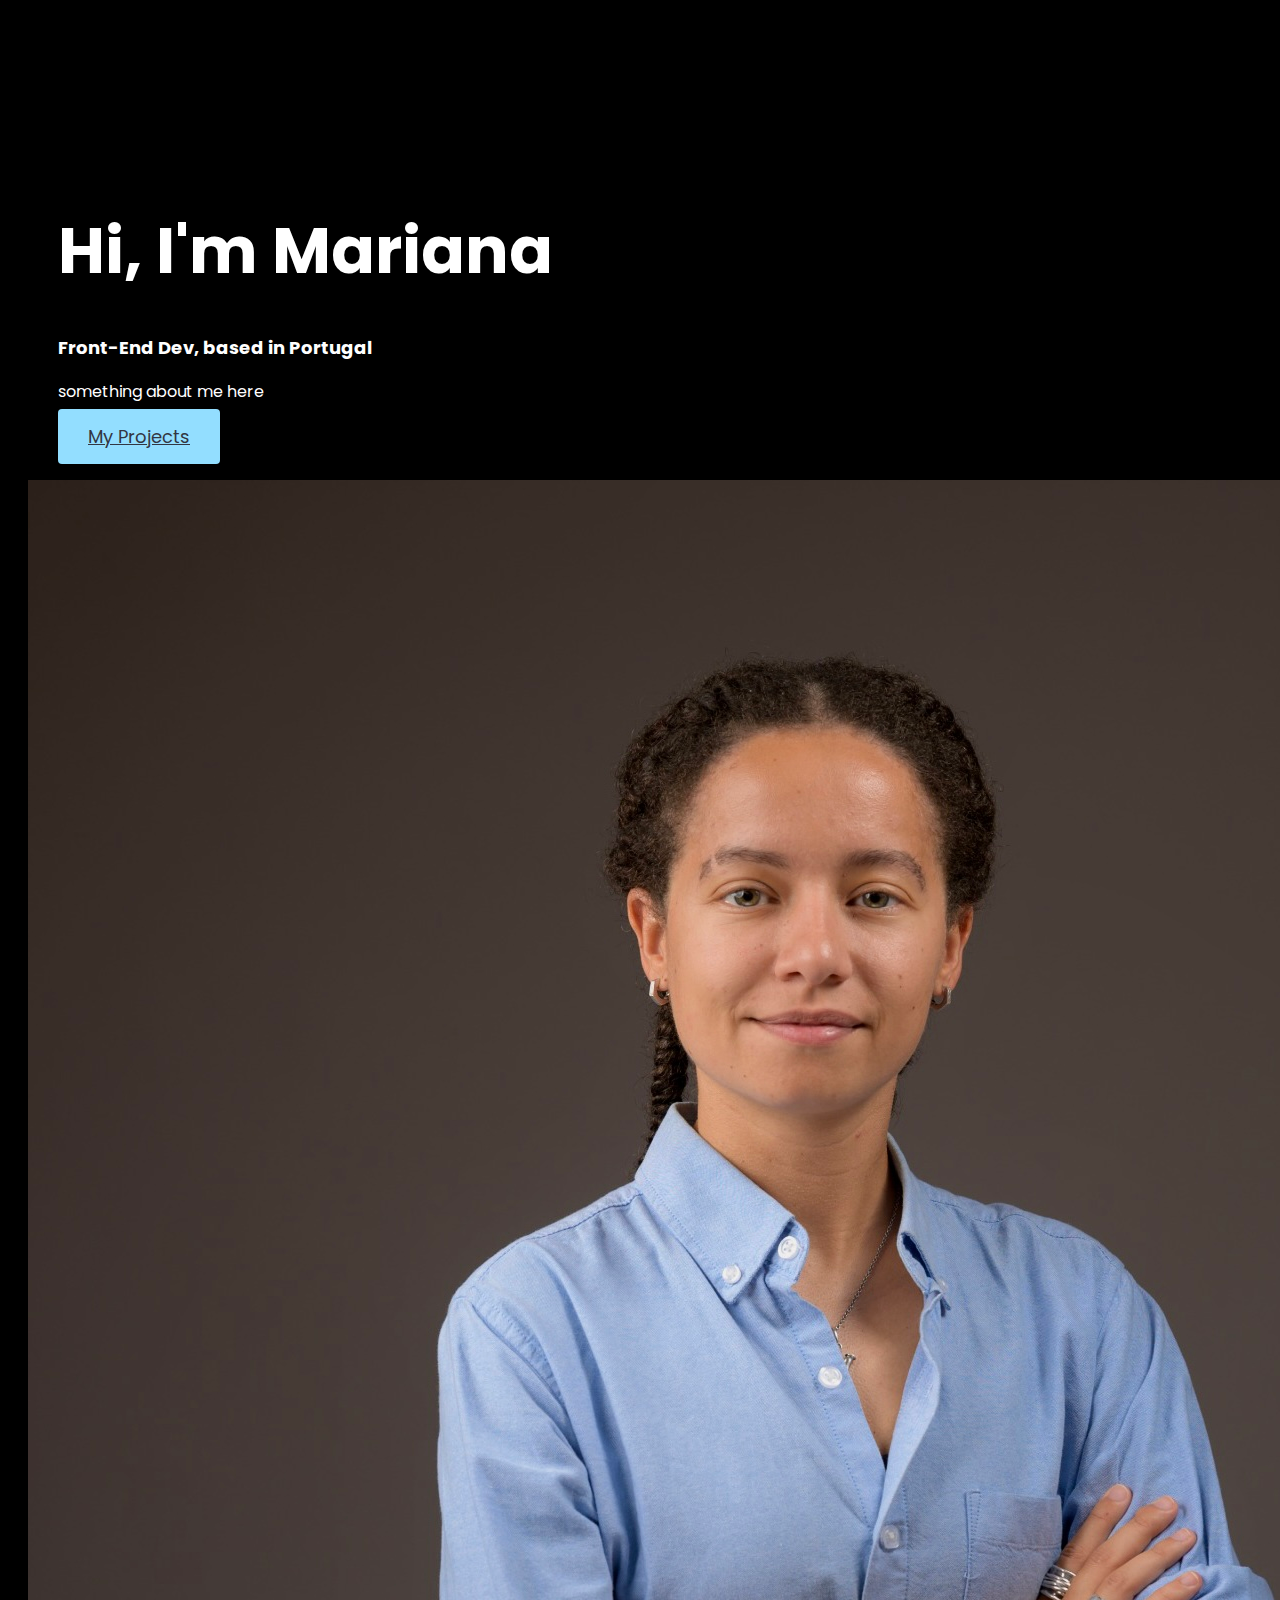
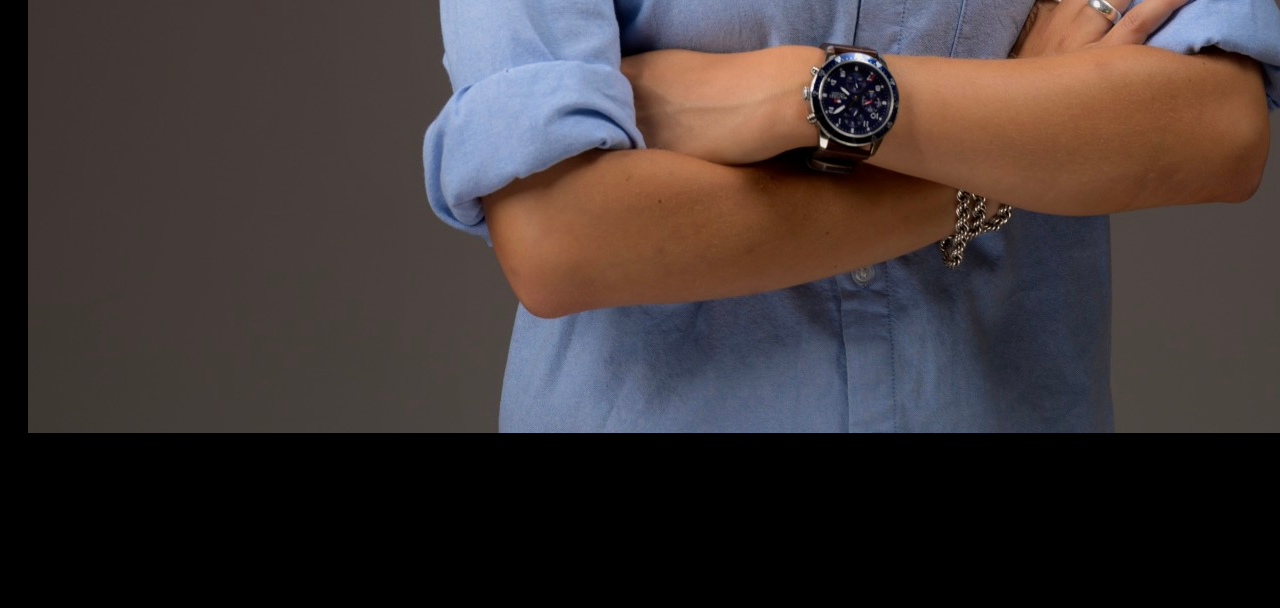
==== about.html @ 55ba1f2d "built about page and fixed css for it" ====
<!DOCTYPE html>
<html lang="en">
  <head>
    <meta charset="UTF-8" />
    <meta name="viewport" content="width=device-width, initial-scale=1.0" />
    <title>Document</title>
    <link
      href="https://cdn.jsdelivr.net/npm/bootstrap@5.3.0/dist/css/bootstrap.min.css"
      rel="stylesheet"
      integrity="sha384-9ndCyUaIbzAi2FUVXJi0CjmCapSmO7SnpJef0486qhLnuZ2cdeRhO02iuK6FUUVM"
      crossorigin="anonymous"
    />
    <link rel="stylesheet" href="styles/portfolio.css" />

    <link rel="preconnect" href="https://fonts.googleapis.com" />
    <link rel="preconnect" href="https://fonts.gstatic.com" crossorigin />
    <link
      href="https://fonts.googleapis.com/css2?family=Poppins:ital,wght@0,100;0,200;0,300;0,400;0,500;0,600;0,700;0,800;0,900;1,100;1,200;1,300;1,400;1,500;1,600;1,700;1,800;1,900&display=swap"
      rel="stylesheet"
    />
  </head>
  <body>
    <div class="about-section container">
      <div class="row">
        <div class="col-lg-6">
          <div class="about-section-content">
            <h1 class="mb-4">Hi, I'm Mariana</h1>
            <h2 class="mt-4">Front-End Dev, based in Portugal</h2>
            <p class="mb-4">something about me here</p>
            <a href="" class="btn btn-branding">My Projects</a>
          </div>
        </div>
        <div class="col-lg-6">
          <img src="images/marsfoto.jpg" alt="marsphoto" class="img-fluid" />
        </div>
      </div>
    </div>
  </body>
</html>
---- styles/portfolio.css ----
:root {
  --branding-color: #93deff;
  --secondary-color: #323643;
  --heading-font-family: "Poppins", sans-serif;
}

body {
  font-family: var(--heading-font-family);
  background-color: black;
  color: white;
}

h1 {
  font-size: 96px;
  line-height: 1.5;
}

h2 {
  font-size: 64px;
}

p {
  font-weight: normal;
  font-size: 16px;
  line-height: 30px;
}

.hero {
  background-color: #323643;
  text-align: center;
  padding: 160px 20px;
}

.hero p {
  font-size: 36px;
  font-weight: bold;
  margin: 0;
}

.hero h2 {
  font-weight: normal;
  margin: 0;
  line-height: 1.5;
  font-size: 24px;
}

.about-section {
  padding: 160px 20px;
}

.about-section h1 {
  font-size: 64px;
  line-height: 80px;
}

.about-section h2 {
  font-size: 18px;
  font-family: var(--default-font-family);
}

.about-section-content {
  margin: 30px;
}

.btn-branding {
  background: var(--branding-color);
  border-radius: 4px;
  color: var(--secondary-color);
  font-size: 18px;
  line-height: 27px;
  padding: 15px 30px;
}

.btn-branding-outline {
  color: var(--branding-color);
  border: 1px solid var(--branding-color);
  border-radius: 4px;
  font-size: 18px;
  line-height: 27px;
  padding: 15px 30px;
}

.project-description {
  padding: 120px 60px;
}

@media (max-width: 960px) {
  h1 {
    font-size: 44px;
    line-height: 2;
  }

  h2 {
    font-size: 42px;
  }

  .hero {
    padding: 80px 20px;
  }

  .about-section {
    text-align: center;
    padding: 0;
  }

  .project-description {
    padding: 0;
    text-align: center;
  }
}
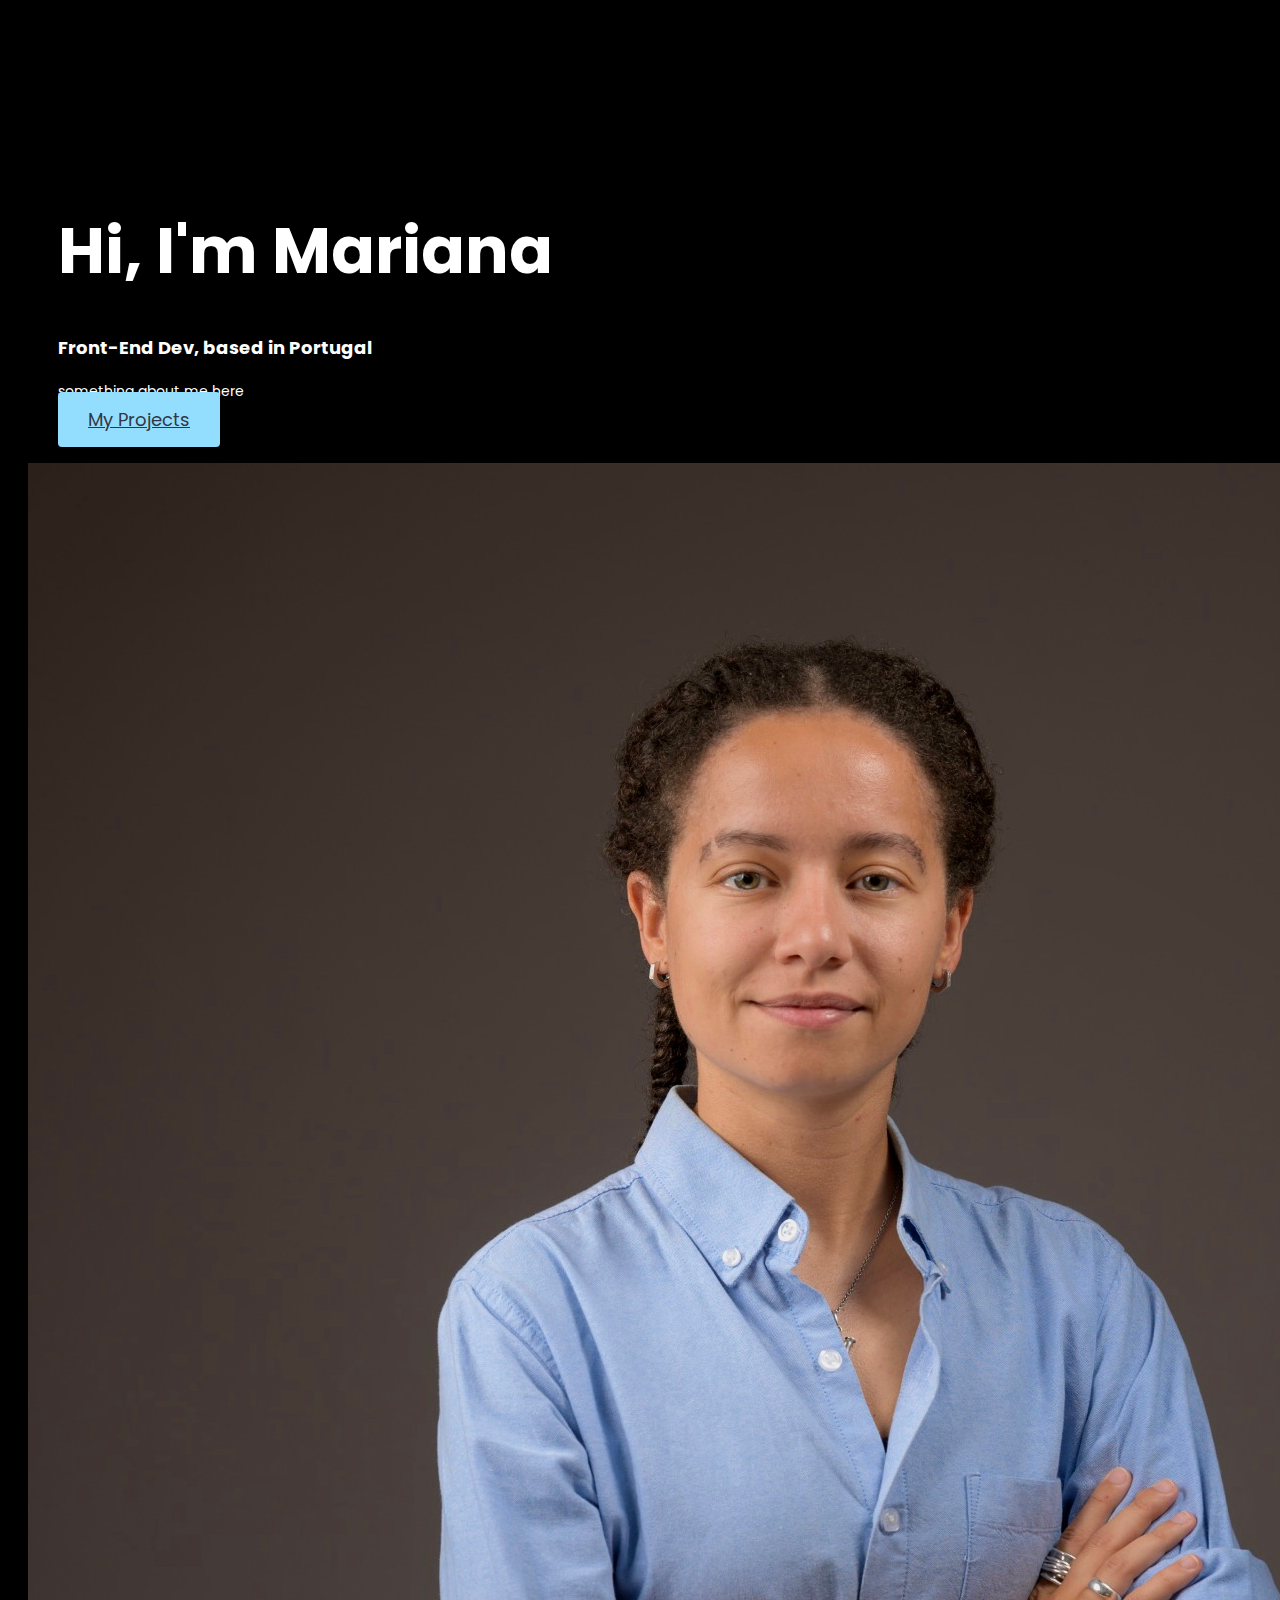
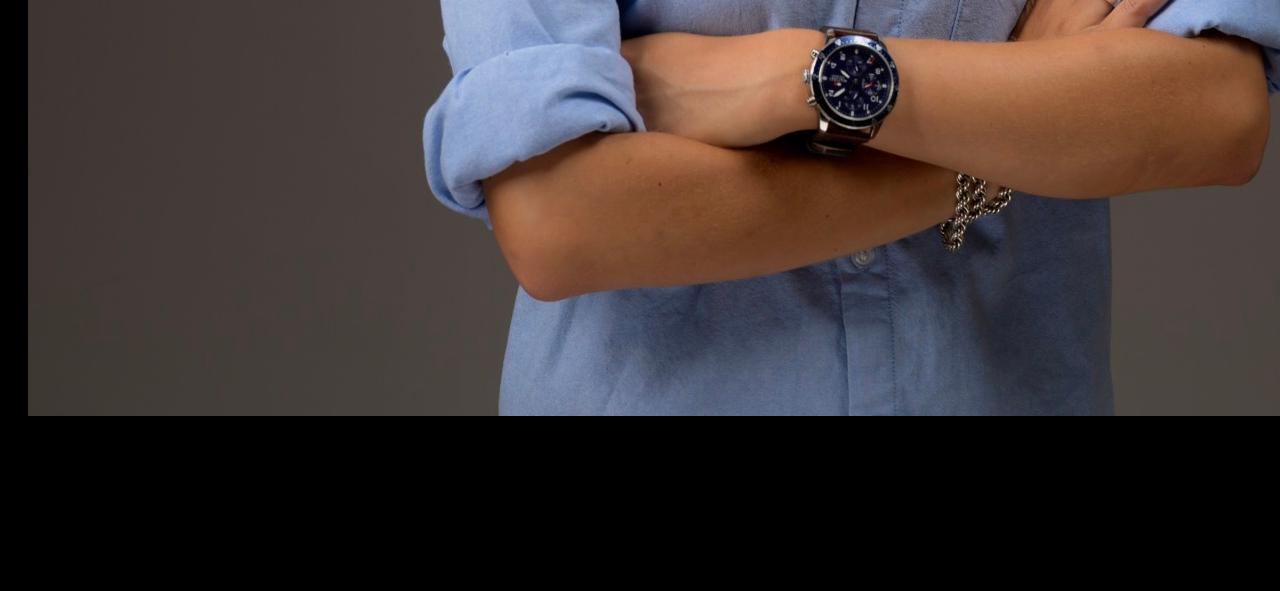
==== commit e4c203f2: "added a new page and fixed css to make it look better and more tidy" ====
--- a/about.html
+++ b/about.html
@@ -20,10 +20,10 @@
     />
   </head>
   <body>
-    <div class="about-section container">
+    <div class="content-container container">
       <div class="row">
         <div class="col-lg-6">
-          <div class="about-section-content">
+          <div class="content">
             <h1 class="mb-4">Hi, I'm Mariana</h1>
             <h2 class="mt-4">Front-End Dev, based in Portugal</h2>
             <p class="mb-4">something about me here</p>
--- a/styles/portfolio.css
+++ b/styles/portfolio.css
@@ -44,21 +44,32 @@
   font-size: 24px;
 }
 
-.about-section {
+.content-container {
   padding: 160px 20px;
 }
 
-.about-section h1 {
+.content h1 {
   font-size: 64px;
   line-height: 80px;
 }
 
-.about-section h2 {
+.content-container h2 {
   font-size: 18px;
   font-family: var(--default-font-family);
 }
 
-.about-section-content {
+.content h3 {
+  font-size: 24px;
+  line-height: 1.5;
+  font-family: var(--default-font-family);
+}
+
+.content p {
+  font-size: 14px;
+  margin: 0;
+}
+
+.content {
   margin: 30px;
 }
 
@@ -98,7 +109,7 @@
     padding: 80px 20px;
   }
 
-  .about-section {
+  .content {
     text-align: center;
     padding: 0;
   }
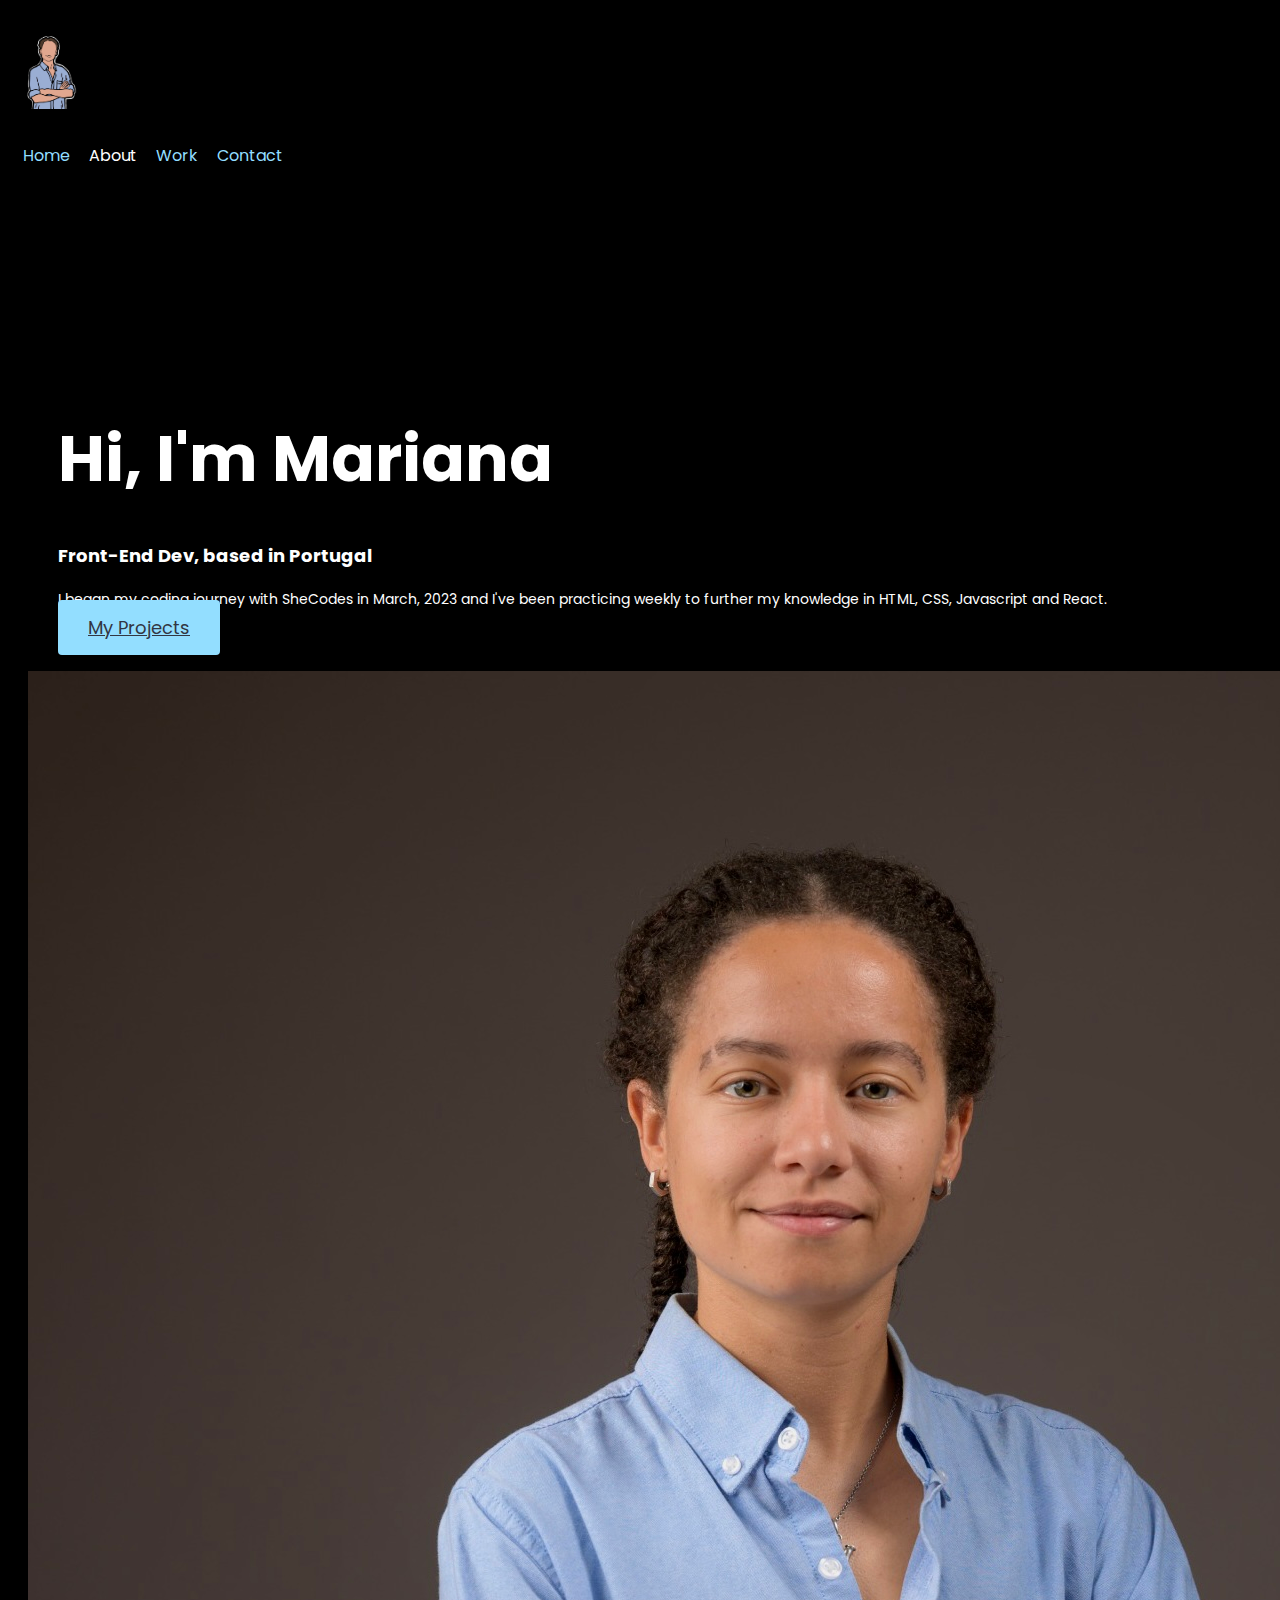
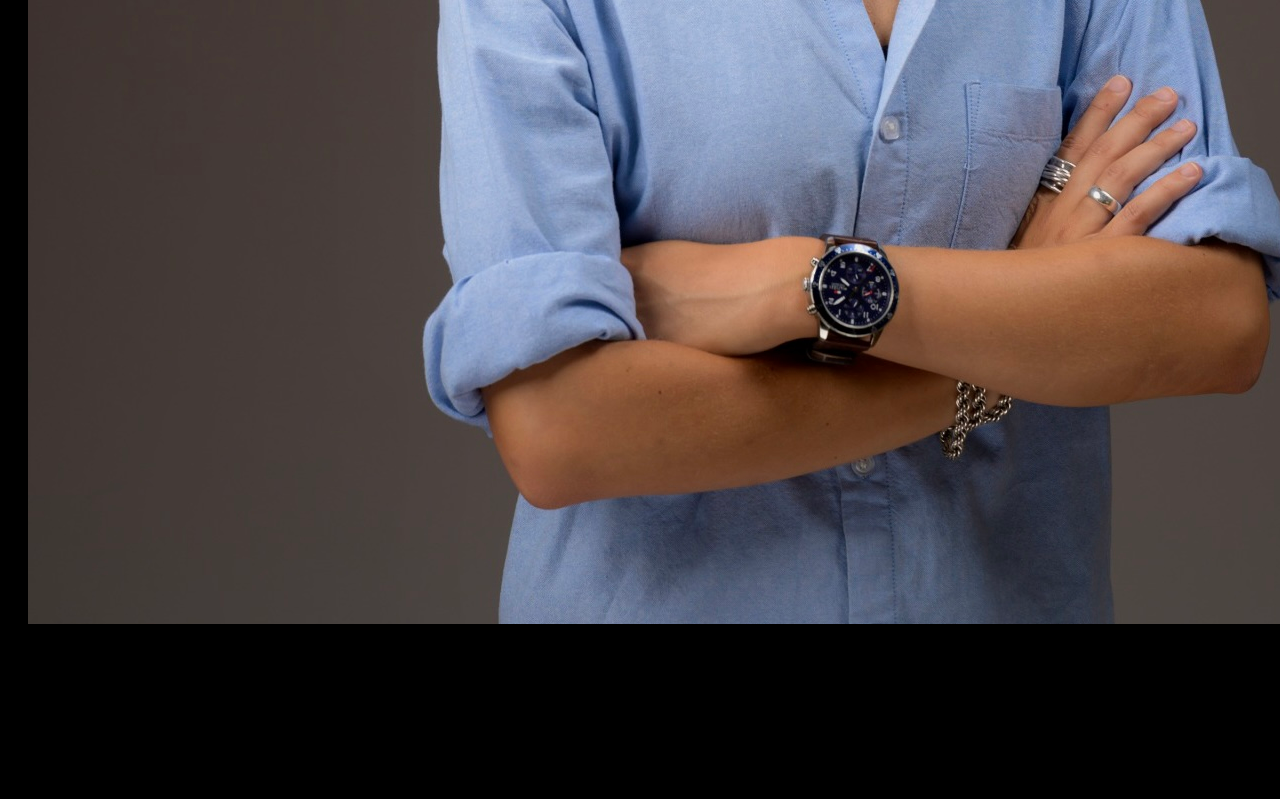
==== commit ab64a7e1: "fixed a couple more things on all the pages" ====
--- a/about.html
+++ b/about.html
@@ -3,7 +3,7 @@
   <head>
     <meta charset="UTF-8" />
     <meta name="viewport" content="width=device-width, initial-scale=1.0" />
-    <title>Document</title>
+    <title>About Mariana</title>
     <link
       href="https://cdn.jsdelivr.net/npm/bootstrap@5.3.0/dist/css/bootstrap.min.css"
       rel="stylesheet"
@@ -20,13 +20,23 @@
     />
   </head>
   <body>
+    <nav class="d-flex justify-content-between">
+        <img src="images/logo.jpeg" class="logo" alt="logo" />
+        <ul>
+          <li><a href="/" title="Homepage">Home</a></li>
+          <li class="active"><a href="/about.html" title="About Mariana">About</a></li>
+          <li><a href="/work.html" title="Mariana's Work">Work</a></li>
+          <li><a href="/contact.html" title="Contact Mariana">Contact</a></li>
+        </ul>
+      </div>
+    </nav>
     <div class="content-container container">
       <div class="row">
         <div class="col-lg-6">
           <div class="content">
             <h1 class="mb-4">Hi, I'm Mariana</h1>
             <h2 class="mt-4">Front-End Dev, based in Portugal</h2>
-            <p class="mb-4">something about me here</p>
+            <p class="mb-4">I began my coding journey with SheCodes in March, 2023 and I've been practicing weekly to further my knowledge in HTML, CSS, Javascript and React.</p>
             <a href="" class="btn btn-branding">My Projects</a>
           </div>
         </div>
--- a/styles/portfolio.css
+++ b/styles/portfolio.css
@@ -19,6 +19,10 @@
   font-size: 64px;
 }
 
+h4 {
+  font-size: 42px;
+}
+
 p {
   font-weight: normal;
   font-size: 16px;
@@ -95,6 +99,78 @@
   padding: 120px 60px;
 }
 
+.logo {
+  max-width: 80px;
+}
+
+nav {
+  padding: 20px 0;
+}
+
+nav ul {
+  padding: 0;
+  margin: 0;
+}
+
+nav li {
+  display: inline;
+  list-style: none;
+  margin: 0;
+  line-height: 80px;
+  margin-left: 15px;
+}
+
+nav a {
+  text-decoration: none;
+  color: #93deff;
+}
+
+nav a:hover,
+nav li.active a {
+  color: white;
+  transition: all 100ms ease-in-out;
+}
+
+footer {
+  margin: 60px 0;
+}
+
+footer .contact-box {
+  background-color: var(--secondary-color);
+  padding: 30px 120px;
+  border-radius: 10px;
+}
+
+footer .contact-box p {
+  margin: 0;
+}
+
+footer .email-link {
+  text-decoration: none;
+  color: #93deff;
+  font-size: 20px;
+  text-align: center;
+}
+
+footer .email-link:hover {
+  color: white;
+}
+
+footer .social-links a {
+  margin: 0 20px;
+  color: #323643;
+  padding: 10px 14px;
+  font-size: 18px;
+  border-radius: 50%;
+  background-color: #93deff;
+}
+
+footer .social-links a:hover {
+  color: white;
+  transition: all 100ms ease-in-out;
+  background-color: var(--secondary-color);
+}
+
 @media (max-width: 960px) {
   h1 {
     font-size: 44px;
@@ -105,6 +181,10 @@
     font-size: 42px;
   }
 
+  h4 {
+    font-size: 26px;
+  }
+
   .hero {
     padding: 80px 20px;
   }
